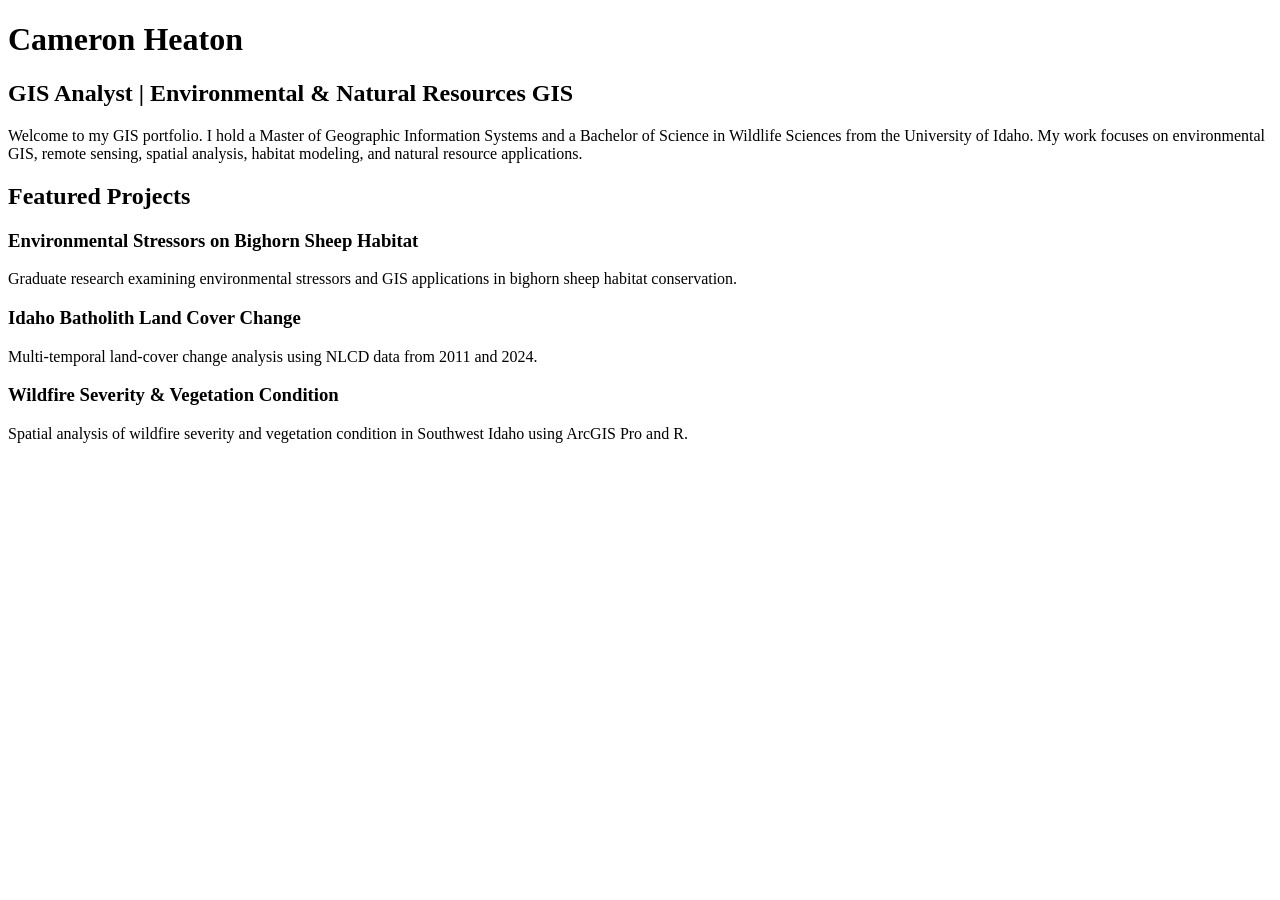
==== index.html @ d9f39ef2 "Create index.html" ====
<!DOCTYPE html>
<html lang="en">

<head>
    <meta charset="UTF-8">
    <meta name="viewport" content="width=device-width, initial-scale=1.0">
    <title>Cameron Heaton | GIS Portfolio</title>
</head>

<body>

    <h1>Cameron Heaton</h1>
    <h2>GIS Analyst | Environmental & Natural Resources GIS</h2>

    <p>
        Welcome to my GIS portfolio. I hold a Master of Geographic Information Systems
        and a Bachelor of Science in Wildlife Sciences from the University of Idaho.
        My work focuses on environmental GIS, remote sensing, spatial analysis,
        habitat modeling, and natural resource applications.
    </p>

    <h2>Featured Projects</h2>

    <h3>Environmental Stressors on Bighorn Sheep Habitat</h3>
    <p>Graduate research examining environmental stressors and GIS applications in bighorn sheep habitat conservation.</p>

    <h3>Idaho Batholith Land Cover Change</h3>
    <p>Multi-temporal land-cover change analysis using NLCD data from 2011 and 2024.</p>

    <h3>Wildfire Severity & Vegetation Condition</h3>
    <p>Spatial analysis of wildfire severity and vegetation condition in Southwest Idaho using ArcGIS Pro and R.</p>

</body>

</html>
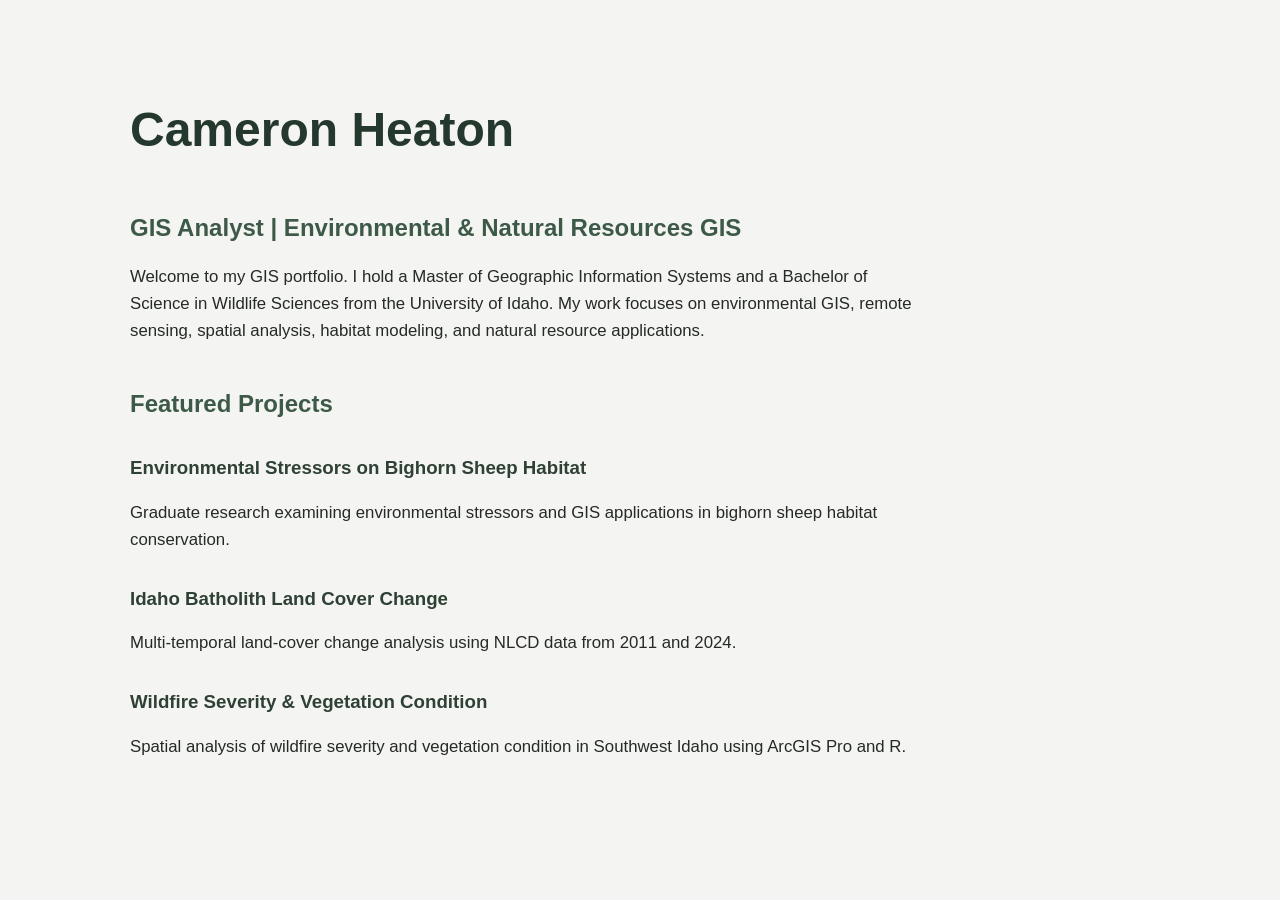
==== commit 3d69e371: "Connect CSS stylesheet" ====
--- a/index.html
+++ b/index.html
@@ -5,6 +5,7 @@
     <meta charset="UTF-8">
     <meta name="viewport" content="width=device-width, initial-scale=1.0">
     <title>Cameron Heaton | GIS Portfolio</title>
+    <link rel="stylesheet" href="style.css">
 </head>
 
 <body>
--- a/style.css
+++ b/style.css
@@ -0,0 +1,66 @@
+/* ---------- Basic Page Setup ---------- */
+
+* {
+    box-sizing: border-box;
+}
+
+body {
+    margin: 0;
+    font-family: Arial, Helvetica, sans-serif;
+    background-color: #f4f5f2;
+    color: #252a26;
+    line-height: 1.6;
+}
+
+
+/* ---------- Main Content ---------- */
+
+body {
+    max-width: 1100px;
+    margin: 0 auto;
+    padding: 60px 40px;
+}
+
+
+/* ---------- Headings ---------- */
+
+h1 {
+    font-size: 3rem;
+    margin-bottom: 5px;
+    color: #24382d;
+}
+
+h2 {
+    color: #3d5947;
+    margin-top: 40px;
+    margin-bottom: 15px;
+}
+
+h3 {
+    color: #2f4035;
+    margin-top: 30px;
+    margin-bottom: 5px;
+}
+
+
+/* ---------- Paragraphs ---------- */
+
+p {
+    max-width: 800px;
+    font-size: 1.05rem;
+}
+
+
+/* ---------- Mobile Devices ---------- */
+
+@media (max-width: 700px) {
+
+    body {
+        padding: 30px 20px;
+    }
+
+    h1 {
+        font-size: 2.3rem;
+    }
+
+}
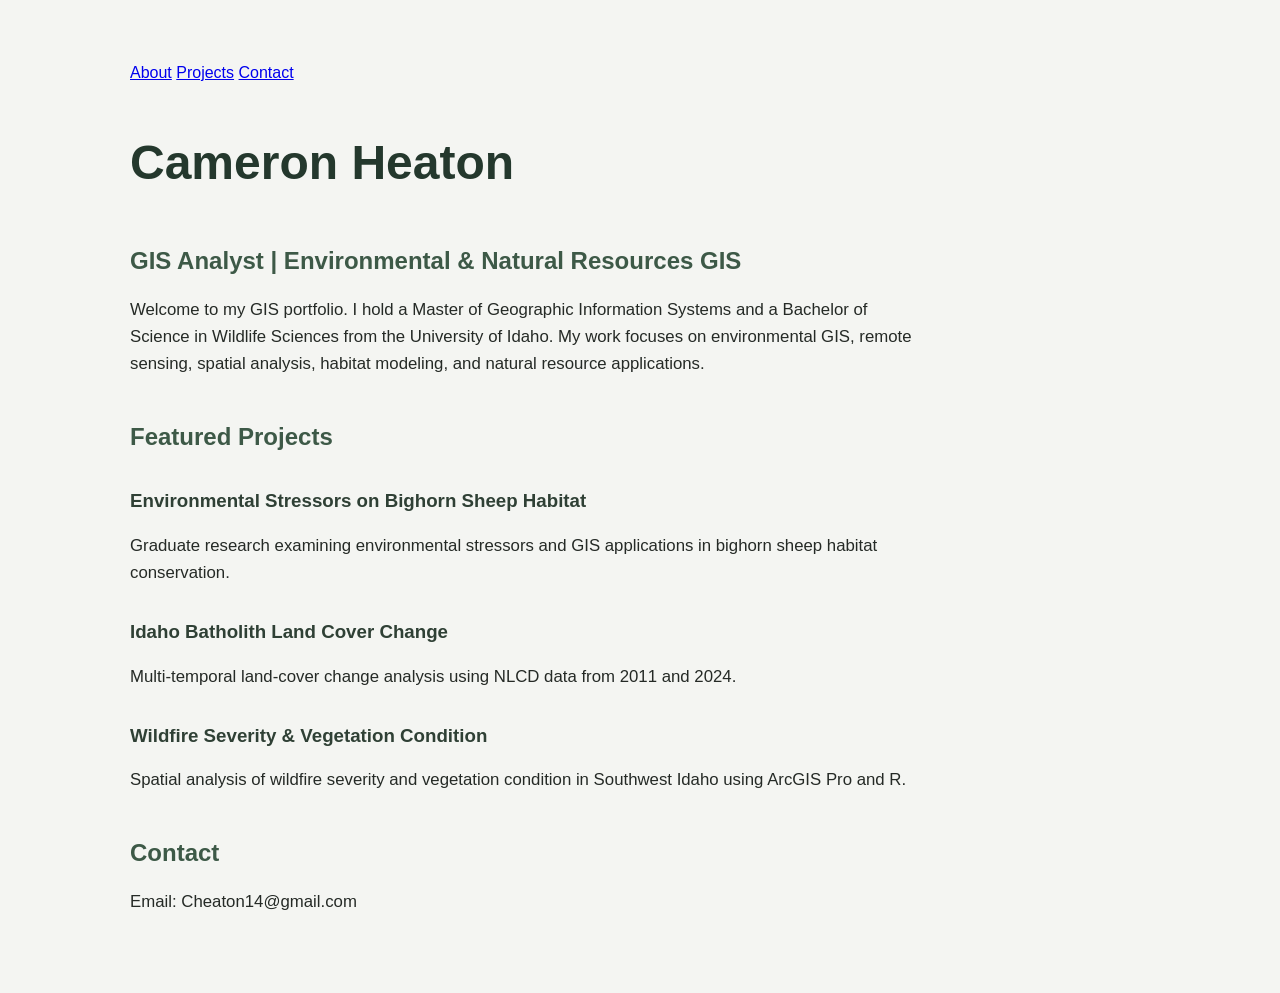
==== commit 7be4b2dd: "Add navigation and page sections" ====
--- a/index.html
+++ b/index.html
@@ -9,6 +9,12 @@
 </head>
 
 <body>
+<nav>
+    <a href="#about">About</a>
+    <a href="#projects">Projects</a>
+    <a href="#contact">Contact</a>
+</nav>
+    <section id="about">
 
     <h1>Cameron Heaton</h1>
     <h2>GIS Analyst | Environmental & Natural Resources GIS</h2>
@@ -20,6 +26,10 @@
         habitat modeling, and natural resource applications.
     </p>
 
+</section>
+
+<section id="projects">
+
     <h2>Featured Projects</h2>
 
     <h3>Environmental Stressors on Bighorn Sheep Habitat</h3>
@@ -30,7 +40,15 @@
 
     <h3>Wildfire Severity & Vegetation Condition</h3>
     <p>Spatial analysis of wildfire severity and vegetation condition in Southwest Idaho using ArcGIS Pro and R.</p>
+</section>
 
+<section id="contact">
+
+    <h2>Contact</h2>
+
+    <p>Email: Cheaton14@gmail.com</p>
+
+</section>
 </body>
 
 </html>
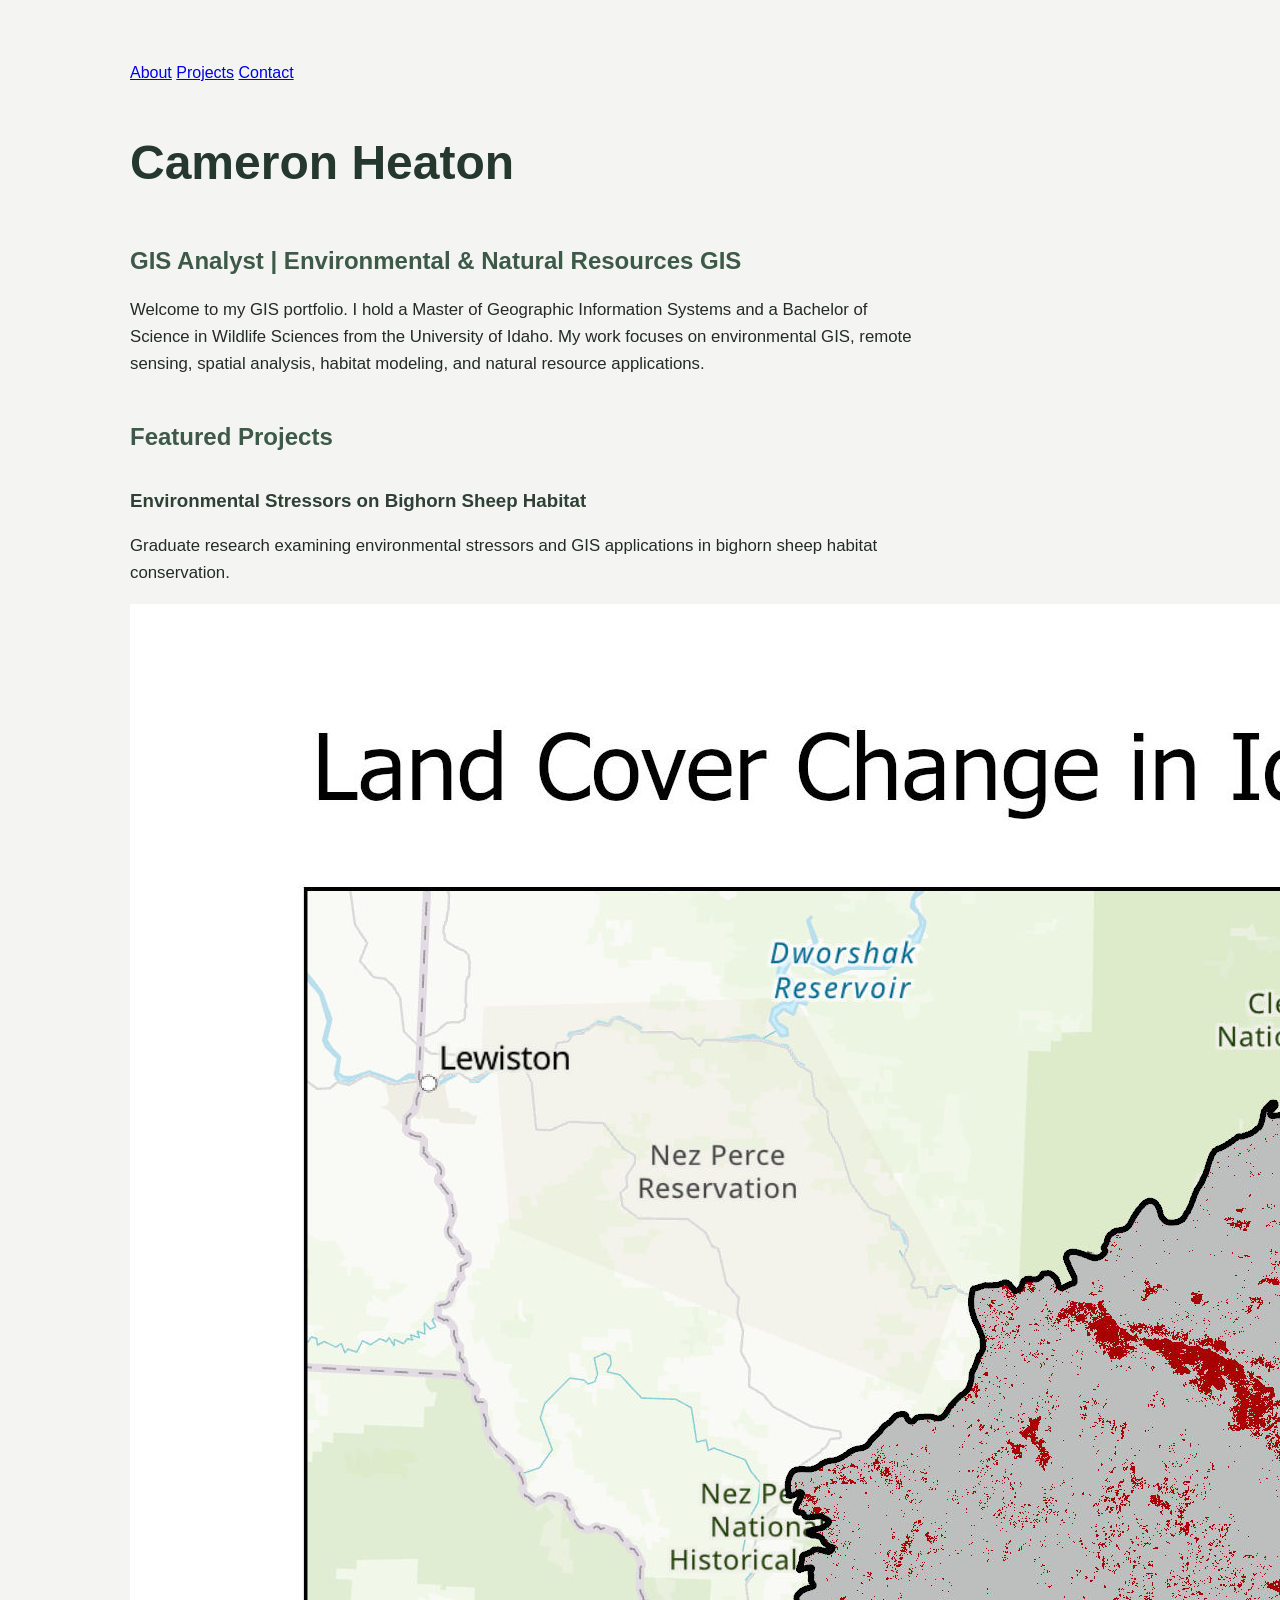
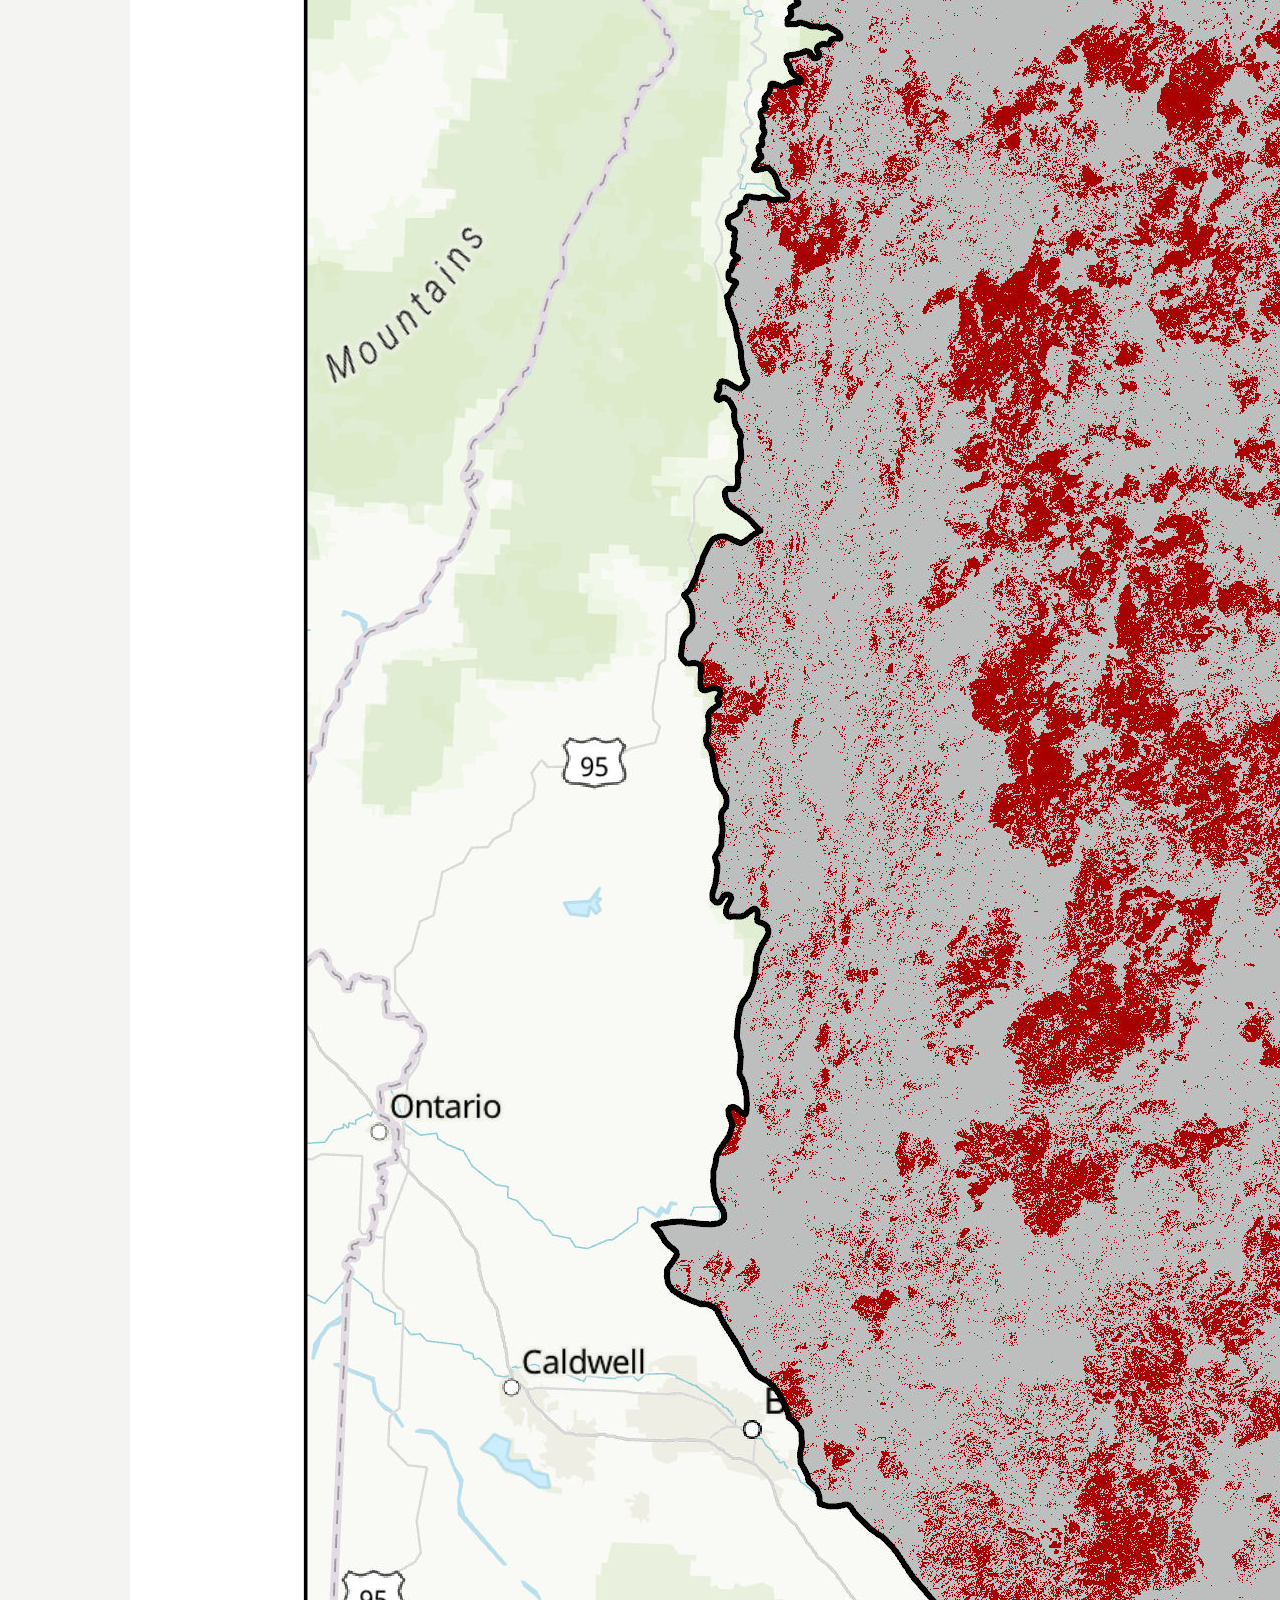
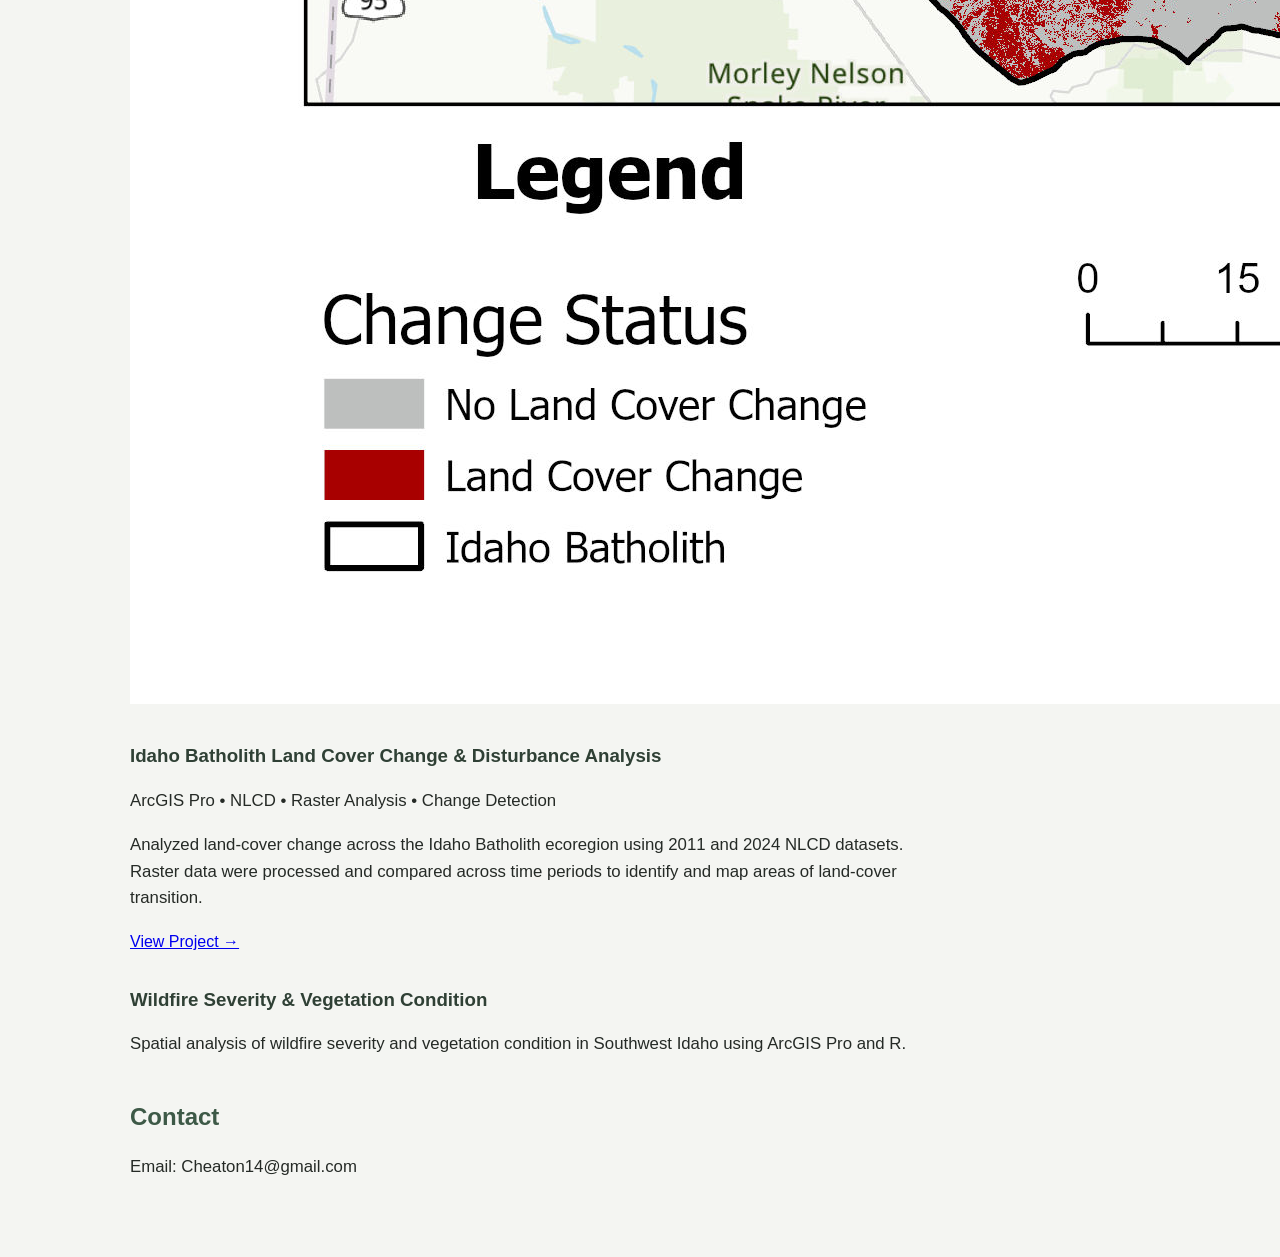
==== commit 9cc23453: "Add Idaho Batholith project card" ====
--- a/index.html
+++ b/index.html
@@ -35,8 +35,29 @@
     <h3>Environmental Stressors on Bighorn Sheep Habitat</h3>
     <p>Graduate research examining environmental stressors and GIS applications in bighorn sheep habitat conservation.</p>
 
-    <h3>Idaho Batholith Land Cover Change</h3>
-    <p>Multi-temporal land-cover change analysis using NLCD data from 2011 and 2024.</p>
+    <div class="project-card">
+
+    <img src="LandCoverChange.jpg" alt="Land cover change map of the Idaho Batholith from 2011 to 2024">
+
+    <div class="project-content">
+
+        <h3>Idaho Batholith Land Cover Change & Disturbance Analysis</h3>
+
+        <p class="project-tools">
+            ArcGIS Pro • NLCD • Raster Analysis • Change Detection
+        </p>
+
+        <p>
+            Analyzed land-cover change across the Idaho Batholith ecoregion using
+            2011 and 2024 NLCD datasets. Raster data were processed and compared
+            across time periods to identify and map areas of land-cover transition.
+        </p>
+
+        <a href="#" class="project-link">View Project →</a>
+
+    </div>
+
+</div>
 
     <h3>Wildfire Severity & Vegetation Condition</h3>
     <p>Spatial analysis of wildfire severity and vegetation condition in Southwest Idaho using ArcGIS Pro and R.</p>
--- a/style.css
+++ b/style.css
@@ -62,5 +62,39 @@
     h1 {
         font-size: 2.3rem;
     }
+/* ---------- Navigation ---------- */
 
+nav {
+    display: flex;
+    justify-content: flex-end;
+    gap: 30px;
+    padding-bottom: 25px;
+    margin-bottom: 35px;
+    border-bottom: 1px solid #d6dbd5;
 }
+
+nav a {
+    color: #3d5947;
+    text-decoration: none;
+    font-size: 1rem;
+    font-weight: 600;
+}
+
+nav a:hover {
+    color: #1f3026;
+    text-decoration: underline;
+}
+
+
+/* ---------- Sections ---------- */
+
+section {
+    margin-bottom: 60px;
+}
+
+
+/* ---------- Smooth Scrolling ---------- */
+
+html {
+    scroll-behavior: smooth;
+}
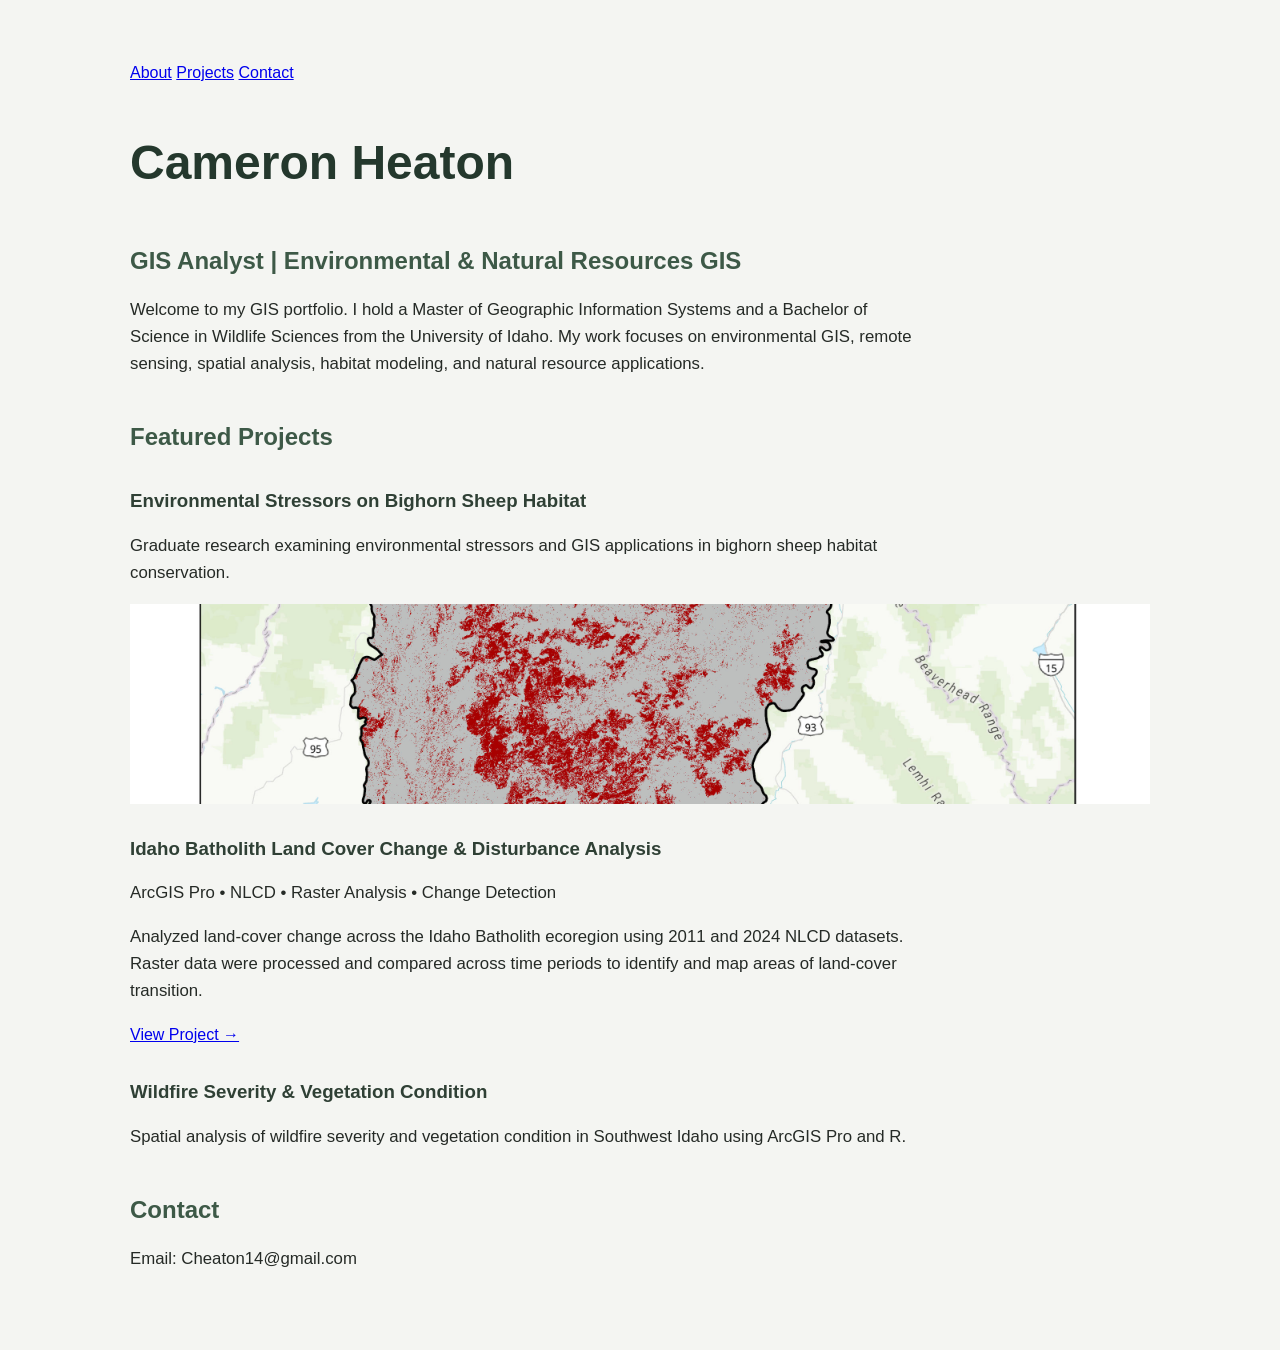
==== commit bfc1859f: "Test project image size" ====
--- a/index.html
+++ b/index.html
@@ -37,8 +37,11 @@
 
     <div class="project-card">
 
-    <img src="LandCoverChange.jpg" alt="Land cover change map of the Idaho Batholith from 2011 to 2024">
-
+<img
+    src="LandCoverChange.jpg"
+    alt="Land cover change map of the Idaho Batholith from 2011 to 2024"
+    style="width: 100%; height: 200px; object-fit: cover; display: block;"
+>
     <div class="project-content">
 
         <h3>Idaho Batholith Land Cover Change & Disturbance Analysis</h3>
--- a/style.css
+++ b/style.css
@@ -97,4 +97,79 @@
 
 html {
     scroll-behavior: smooth;
+/* ---------- Project Cards ---------- */
+
+.project-card {
+    width: 100%;
+    background-color: #ffffff;
+    border: 1px solid #d6dbd5;
+    border-radius: 8px;
+    overflow: hidden;
+    margin: 25px 0 40px 0;
 }
+
+.project-card img {
+    display: block;
+    width: 100%;
+    height: 300px;
+    object-fit: cover;
+    object-position: center 40%;
+}
+
+.project-content {
+    padding: 28px;
+}
+
+.project-content h3 {
+    margin-top: 0;
+    font-size: 1.4rem;
+}
+
+.project-tools {
+    color: #5c6f62;
+    font-size: 0.9rem;
+    font-weight: 600;
+    margin-bottom: 18px;
+}
+
+.project-link {
+    display: inline-block;
+    margin-top: 10px;
+    color: #3d5947;
+    text-decoration: none;
+    font-weight: 700;
+}
+
+.project-link:hover {
+    text-decoration: underline;
+}
+
+@media (max-width: 700px) {
+    .project-card img {
+        height: 220px;
+    }
+
+    .project-content {
+        padding: 20px;
+    }
+}
+
+
+/* ---------- Project Cards on Mobile ---------- */
+
+@media (max-width: 700px) {
+
+    .project-card {
+        grid-template-columns: 1fr;
+    }
+
+    .project-card img {
+        height: 300px;
+    }
+
+    .project-content {
+        padding: 22px;
+    }
+
+}
+}
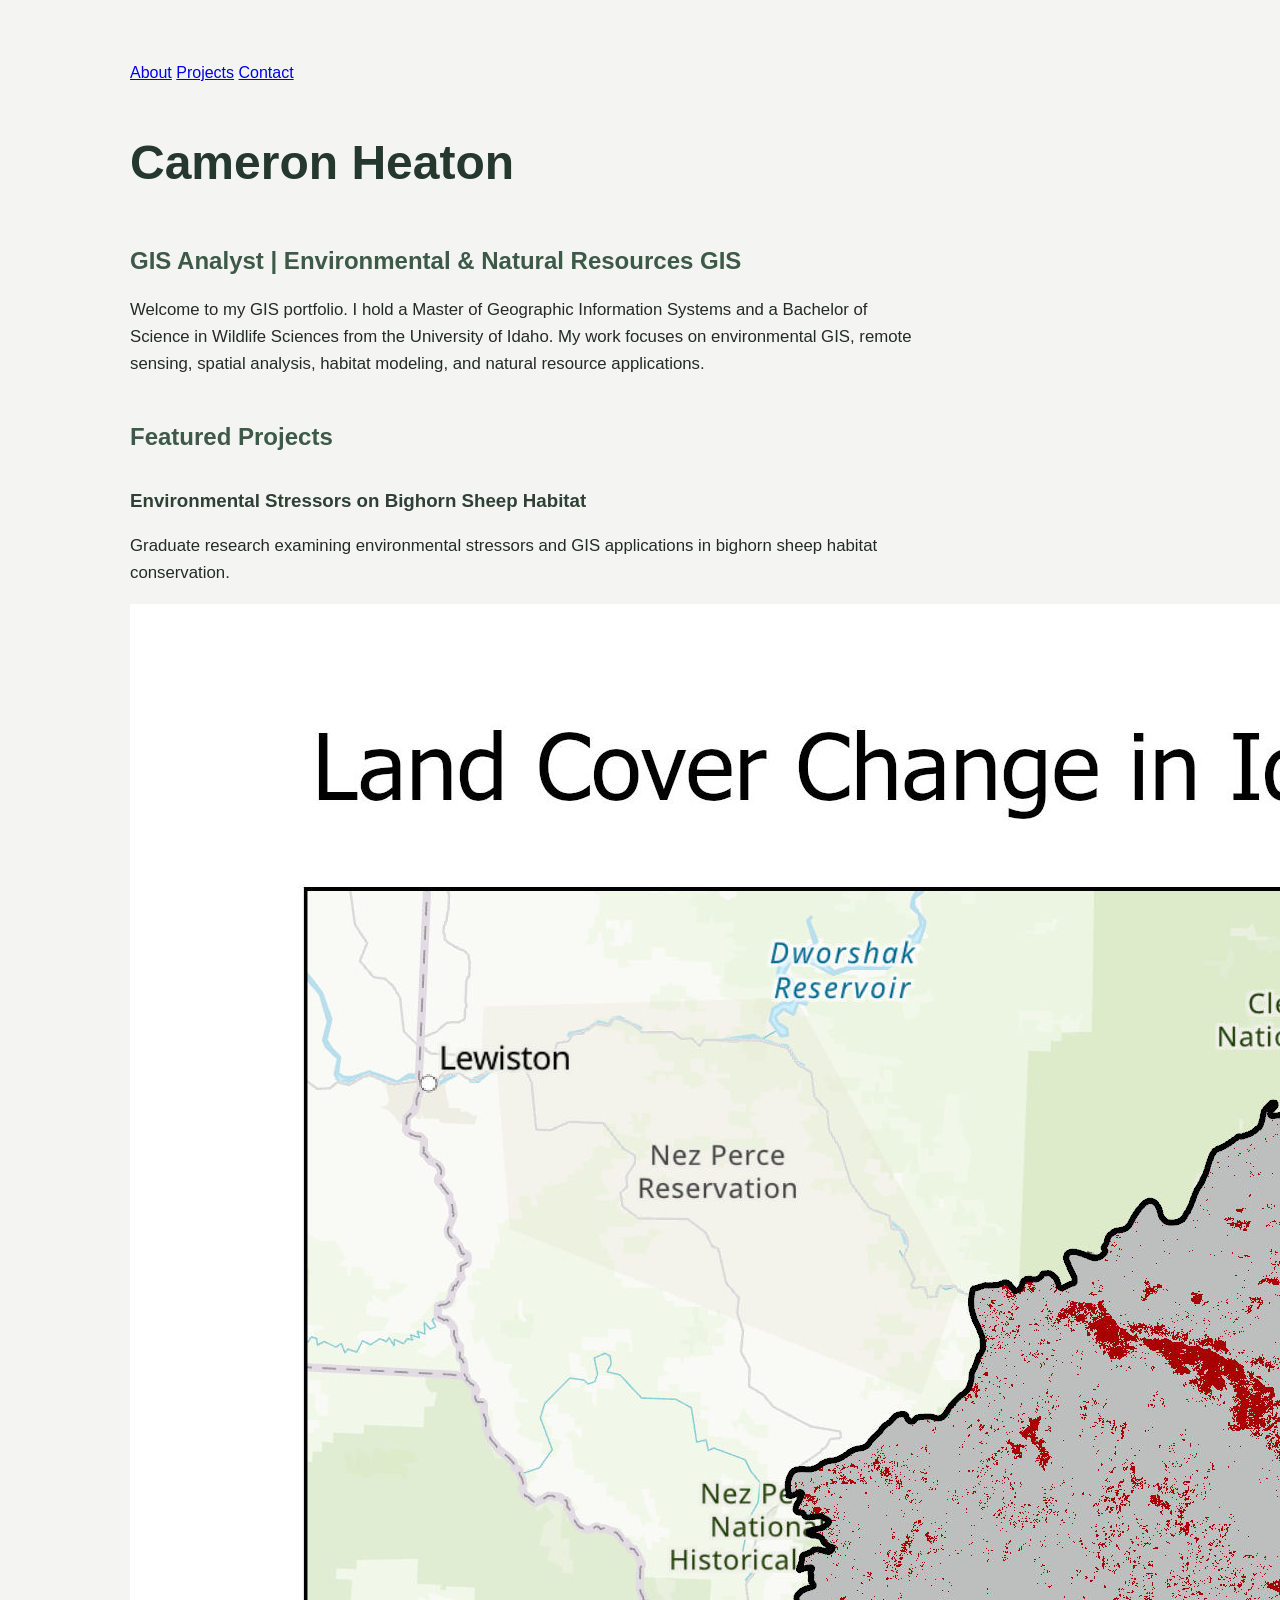
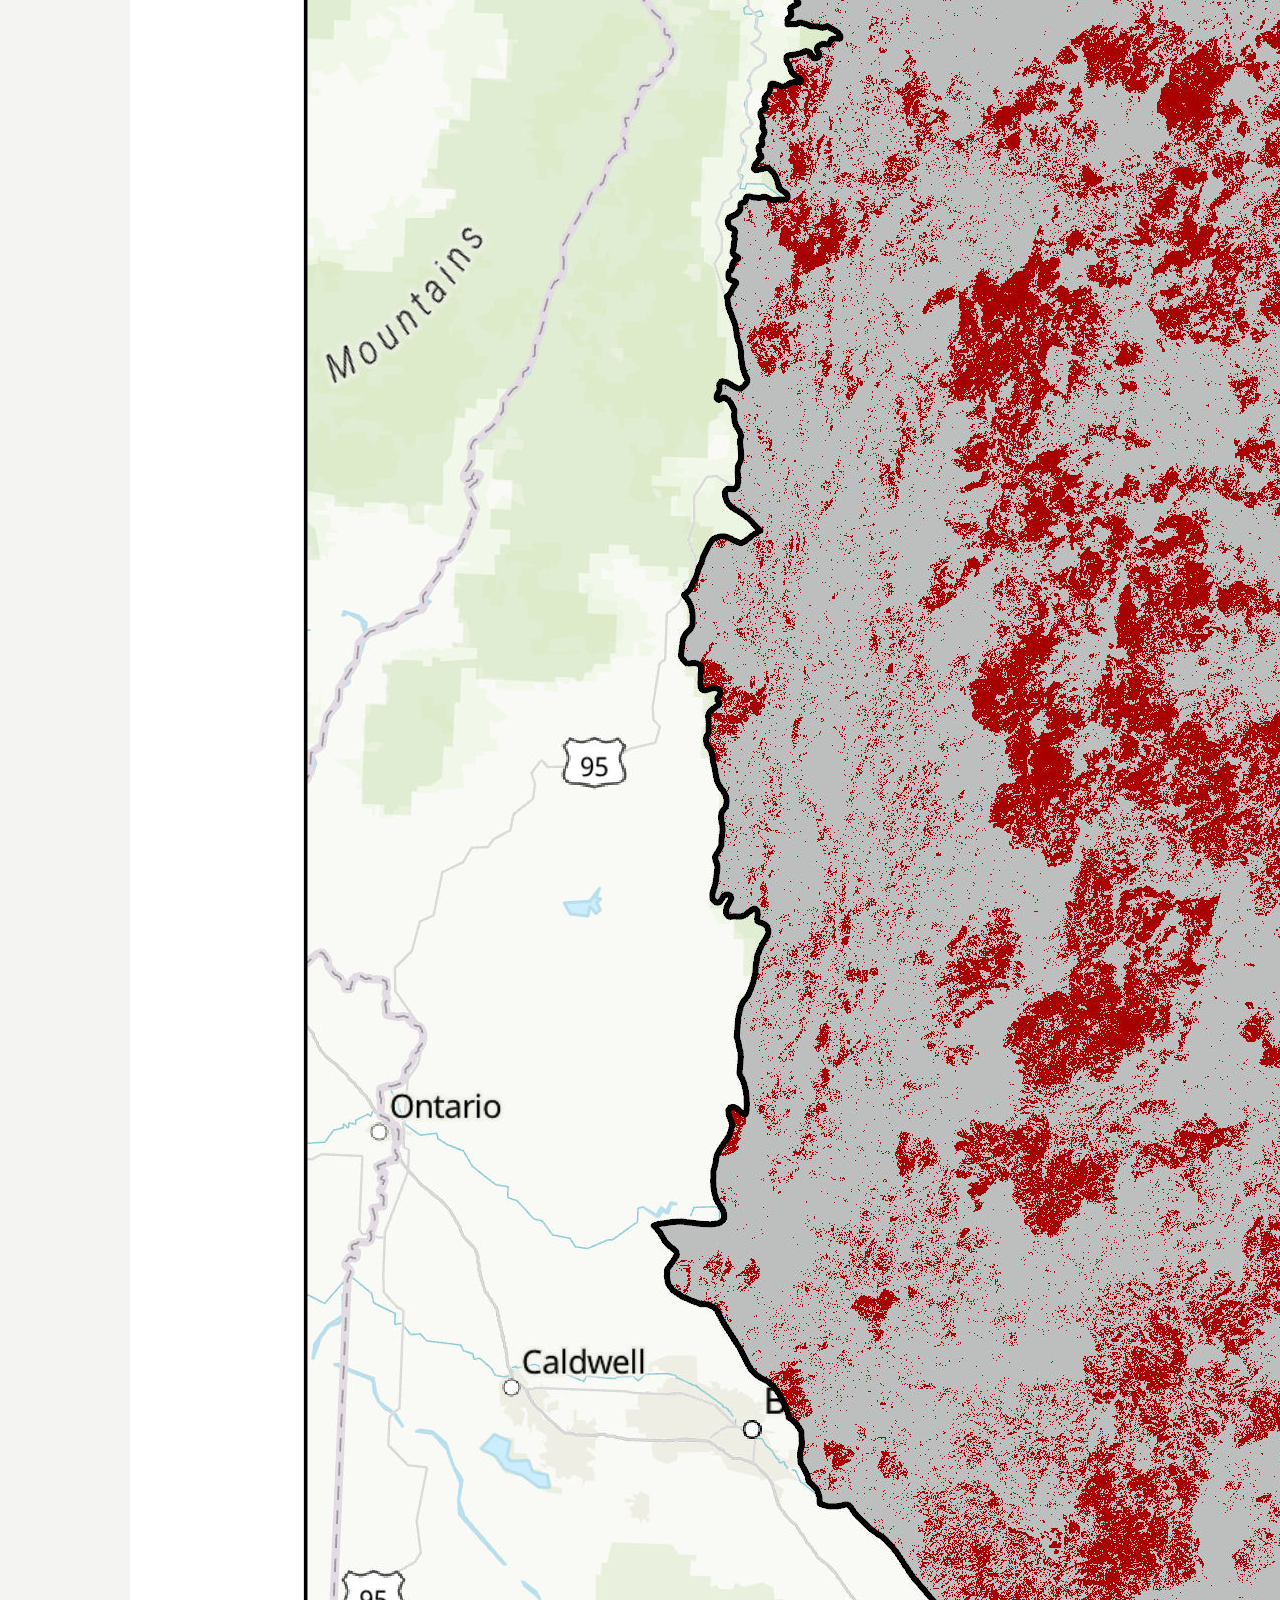
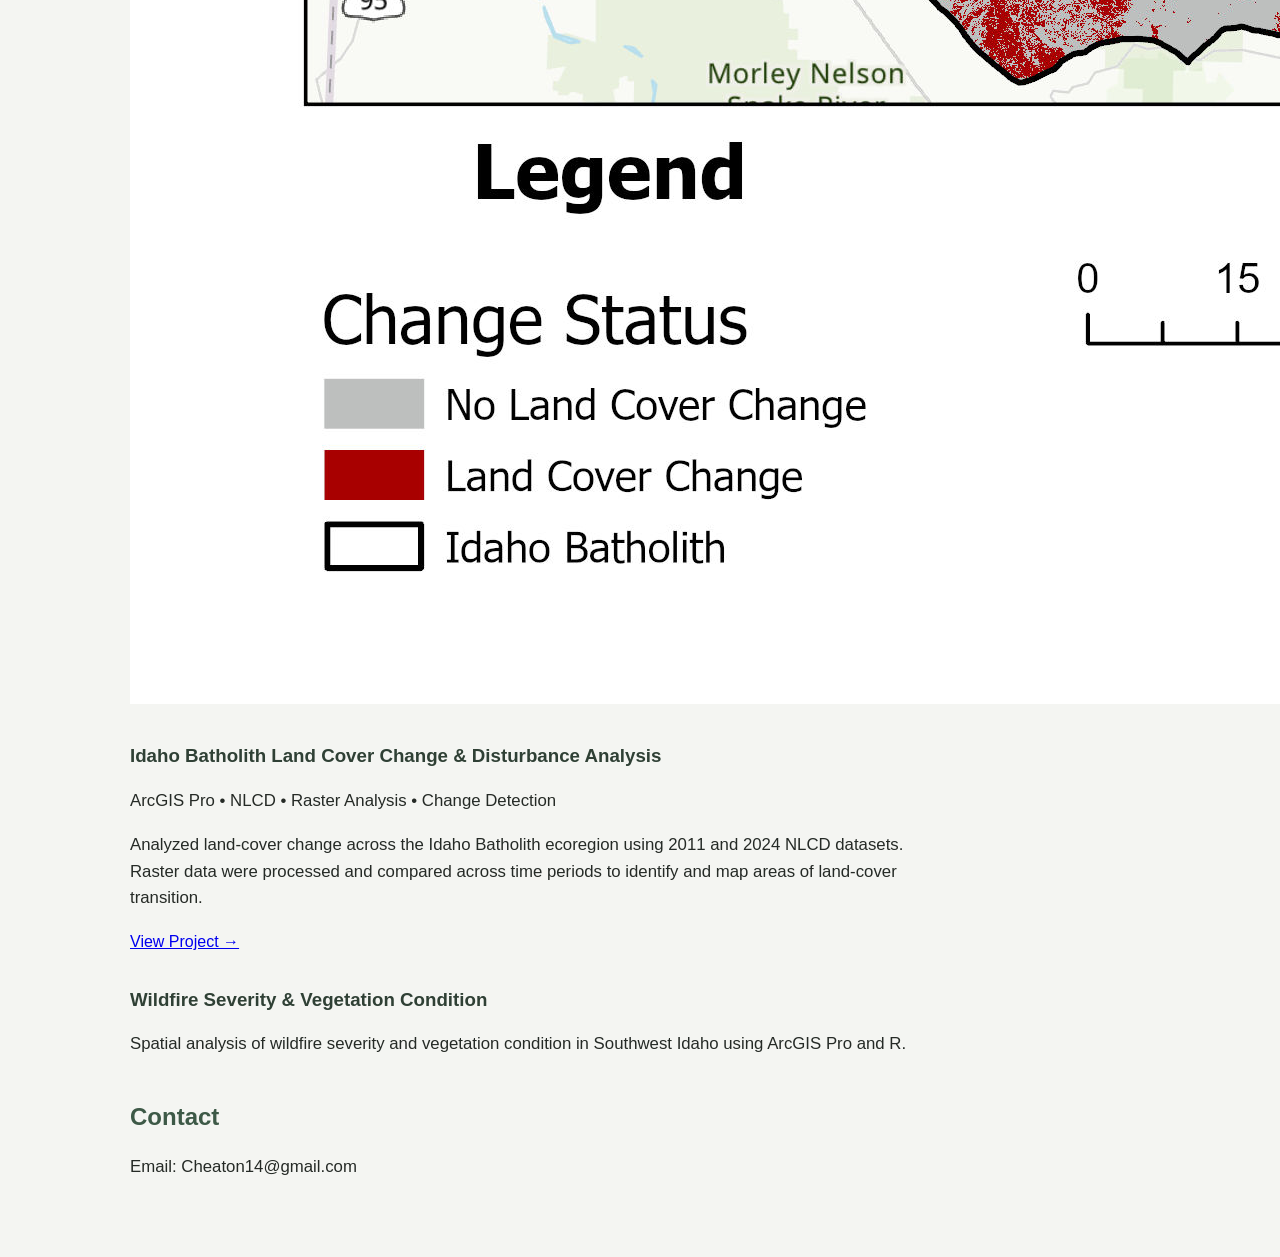
==== commit 050cca59: "Remove temporary image sizing" ====
--- a/index.html
+++ b/index.html
@@ -40,7 +40,6 @@
 <img
     src="LandCoverChange.jpg"
     alt="Land cover change map of the Idaho Batholith from 2011 to 2024"
-    style="width: 100%; height: 200px; object-fit: cover; display: block;"
 >
     <div class="project-content">
 
--- a/style.css
+++ b/style.css
@@ -111,7 +111,7 @@
 .project-card img {
     display: block;
     width: 100%;
-    height: 300px;
+    height: 240px;
     object-fit: cover;
     object-position: center 40%;
 }
@@ -145,15 +145,15 @@
 }
 
 @media (max-width: 700px) {
+
     .project-card img {
-        height: 220px;
+        height: 200px;
     }
 
     .project-content {
         padding: 20px;
     }
 }
-
 
 /* ---------- Project Cards on Mobile ---------- */
 
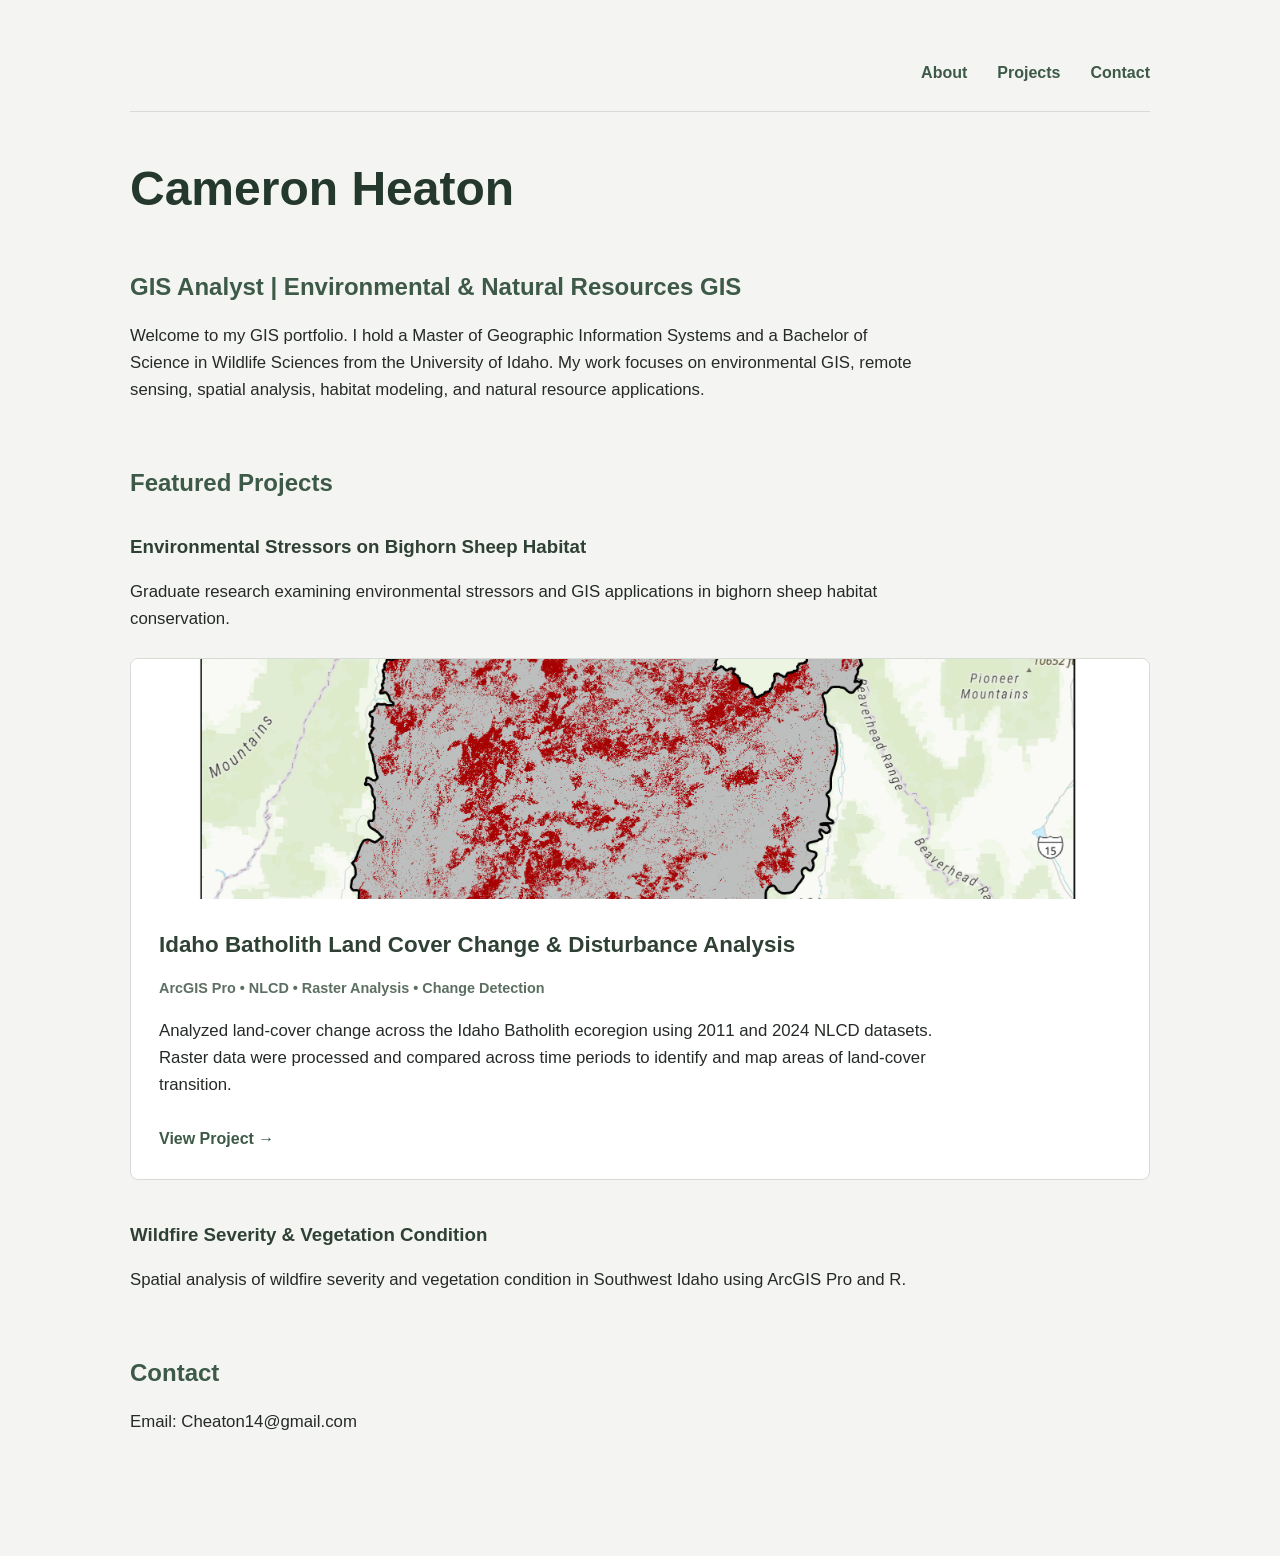
==== commit dd241a36: "Link Idaho Batholith project page" ====
--- a/index.html
+++ b/index.html
@@ -55,7 +55,7 @@
             across time periods to identify and map areas of land-cover transition.
         </p>
 
-        <a href="#" class="project-link">View Project →</a>
+        <a href="projects/idaho-batholith.html" class="project-link">View Project →</a>
 
     </div>
 
--- a/style.css
+++ b/style.css
@@ -5,20 +5,13 @@
 }
 
 body {
-    margin: 0;
+    margin: 0 auto;
+    max-width: 1100px;
+    padding: 60px 40px;
     font-family: Arial, Helvetica, sans-serif;
     background-color: #f4f5f2;
     color: #252a26;
     line-height: 1.6;
-}
-
-
-/* ---------- Main Content ---------- */
-
-body {
-    max-width: 1100px;
-    margin: 0 auto;
-    padding: 60px 40px;
 }
 
 
@@ -51,17 +44,6 @@
 }
 
 
-/* ---------- Mobile Devices ---------- */
-
-@media (max-width: 700px) {
-
-    body {
-        padding: 30px 20px;
-    }
-
-    h1 {
-        font-size: 2.3rem;
-    }
 /* ---------- Navigation ---------- */
 
 nav {
@@ -97,6 +79,9 @@
 
 html {
     scroll-behavior: smooth;
+}
+
+
 /* ---------- Project Cards ---------- */
 
 .project-card {
@@ -144,7 +129,23 @@
     text-decoration: underline;
 }
 
+
+/* ---------- Mobile Devices ---------- */
+
 @media (max-width: 700px) {
+
+    body {
+        padding: 30px 20px;
+    }
+
+    h1 {
+        font-size: 2.3rem;
+    }
+
+    nav {
+        justify-content: center;
+        gap: 20px;
+    }
 
     .project-card img {
         height: 200px;
@@ -154,22 +155,3 @@
         padding: 20px;
     }
 }
-
-/* ---------- Project Cards on Mobile ---------- */
-
-@media (max-width: 700px) {
-
-    .project-card {
-        grid-template-columns: 1fr;
-    }
-
-    .project-card img {
-        height: 300px;
-    }
-
-    .project-content {
-        padding: 22px;
-    }
-
-}
-}
